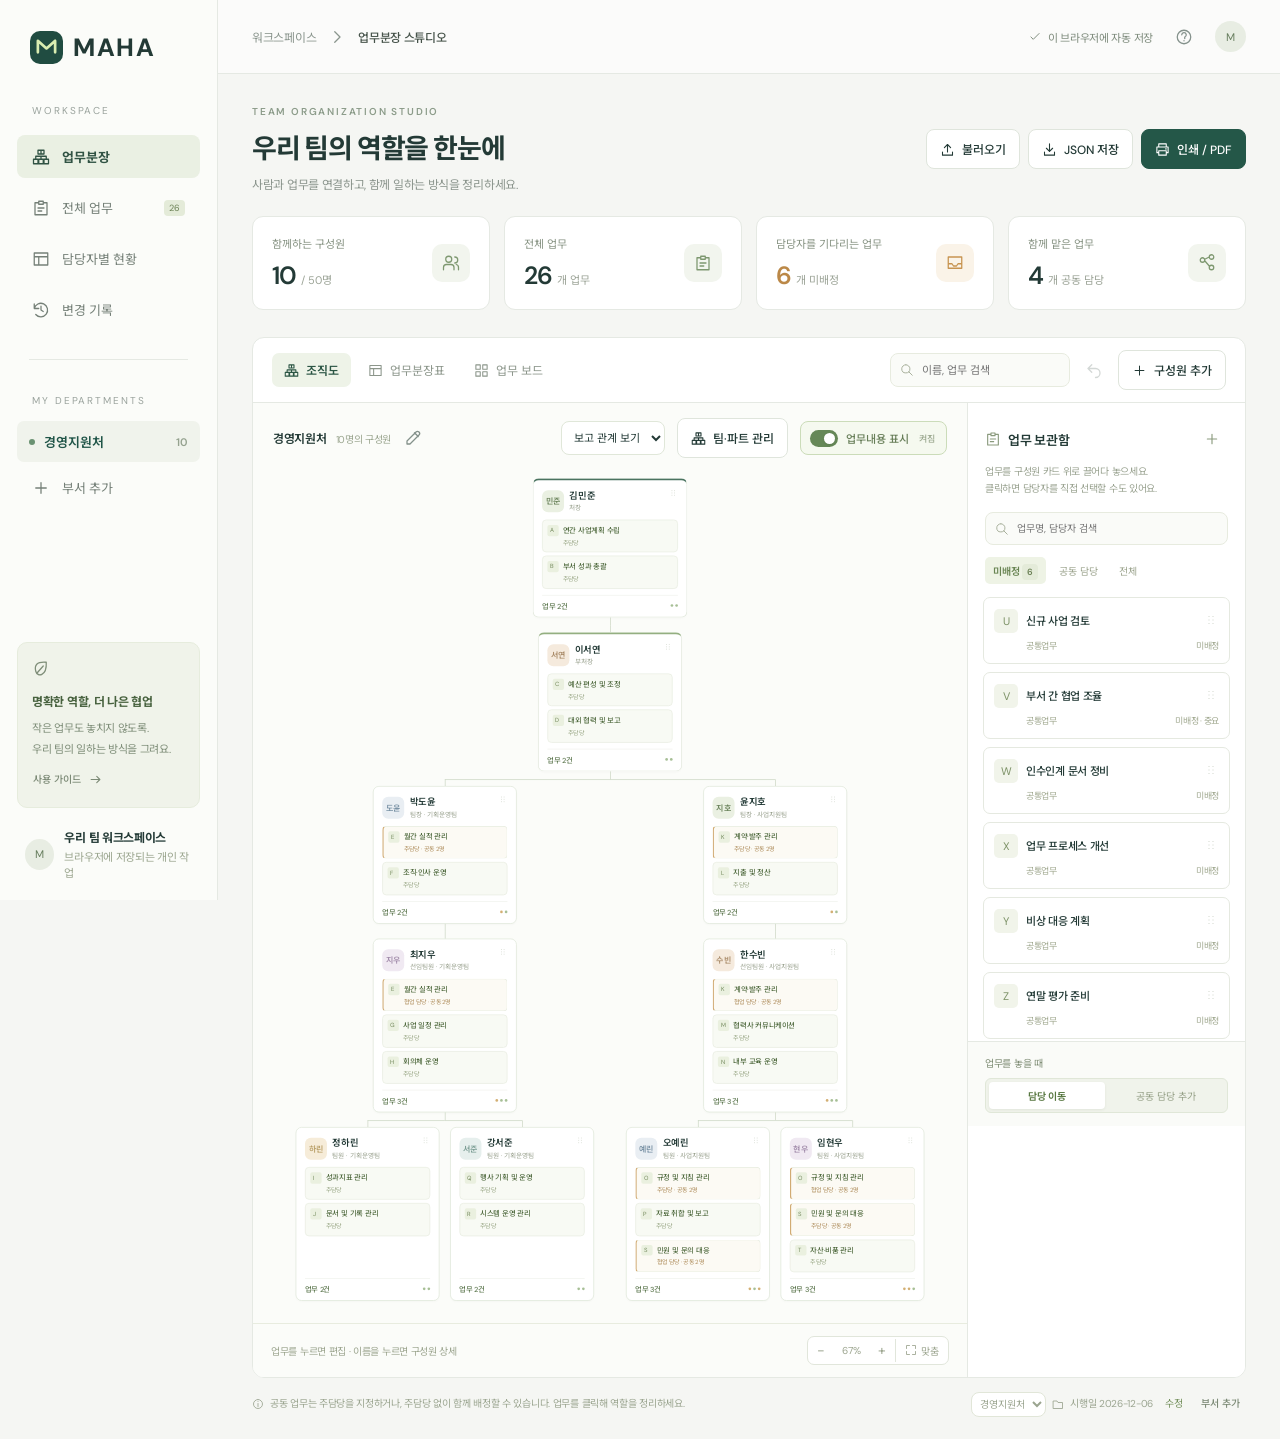
==== tools/rolemap/index.html @ 76a7d990 "Add role assignment studio to public MACH" ====
<!doctype html>
<html lang="ko"><head><meta charset="utf-8"><meta name="viewport" content="width=device-width,initial-scale=1"><meta name="theme-color" content="#153e38"><meta name="description" content="조직도 위에서 사람과 업무를 연결하세요. 공동 담당, 인수인계, JSON 백업과 한 장 인쇄를 지원하는 MAHA 업무분장 스튜디오."><title>MAHA · 업무분장 스튜디오</title><link rel="stylesheet" href="./style.css"><link rel="icon" href="data:image/svg+xml,%3Csvg xmlns='http://www.w3.org/2000/svg' viewBox='0 0 64 64'%3E%3Crect width='64' height='64' rx='18' fill='%23153e38'/%3E%3Cpath d='M14 44V20l18 15 18-15v24' fill='none' stroke='%23d8eea4' stroke-width='7'/%3E%3C/svg%3E"></head><body><div id="app"></div><div id="modal-root"></div><div id="toasts" role="status" aria-live="polite"></div><div id="print-root"></div><input id="import-file" type="file" accept=".json,application/json" hidden><script type="module" src="./app.js"></script></body></html>
---- tools/rolemap/style.css ----
@import url('https://fonts.googleapis.com/css2?family=DM+Sans:wght@400;500;600;700&family=Noto+Sans+KR:wght@400;500;600;700;800&display=swap');
:root{--bg:#f5f6f3;--white:#fff;--ink:#233a36;--muted:#87938e;--line:#e5e9e3;--green:#205548;--lime:#d9edb1;--soft:#edf3e7;--orange:#c88845;--sidebar:218px}*{box-sizing:border-box}body{margin:0;background:var(--bg);color:var(--ink);font:13px 'DM Sans','Noto Sans KR',sans-serif;letter-spacing:-.3px}button,input,select,textarea{font:inherit;color:inherit}button{cursor:pointer;border:0;background:none}button:focus-visible,a:focus-visible,[tabindex]:focus-visible{outline:3px solid #9cba67;outline-offset:3px}button:disabled{opacity:.35;cursor:not-allowed}input,select,textarea{border:1px solid #dce3dc;border-radius:8px;padding:10px 12px;background:white;outline:0}input:focus,select:focus,textarea:focus{border-color:#638d75;box-shadow:0 0 0 3px #edf3e7}input[type=checkbox]{accent-color:var(--green)}textarea{resize:vertical;min-height:100px}svg{width:18px;height:18px;fill:none;stroke:currentColor;stroke-width:1.7;stroke-linecap:round;stroke-linejoin:round;flex-shrink:0}.icon-button{display:inline-flex;align-items:center;justify-content:center;width:32px;height:32px;border-radius:7px;color:#84918b}.icon-button:hover{background:#edf1eb;color:var(--green)}.sidebar{position:fixed;inset:0 auto 0 0;width:var(--sidebar);background:#fbfcf9;border-right:1px solid var(--line);padding:31px 17px 20px;display:flex;flex-direction:column;z-index:10}.brand{display:flex;align-items:center;gap:10px;padding:0 13px 30px;font-size:25px;font-weight:800;letter-spacing:1.5px}.brand-mark{background:#204c41;color:var(--lime);height:33px;width:33px;border-radius:10px;display:grid;place-items:center}.brand-mark svg{width:23px;height:23px;stroke-width:2.8}.workspace-label{font-size:10px;letter-spacing:1.9px;color:#9aa39d;padding:0 15px;margin:10px 0 14px}.nav-item{display:flex;gap:12px;align-items:center;width:100%;padding:12px 15px;border-radius:8px;text-align:left;color:#758078;margin:4px 0}.nav-item.active{background:#eaf0e3;color:#315344;font-weight:700}.nav-item:hover{background:#eef1ea}.nav-item .pill{margin-left:auto}.side-divider{height:1px;background:var(--line);margin:24px 12px}.dept-row{padding:11px 12px;display:flex;align-items:center;gap:9px;border-radius:7px;width:100%;text-align:left}.dept-row.active{color:var(--green);background:#f0f3ec;font-weight:600}.dot{width:6px;height:6px;border-radius:50%;background:#6a9272;display:inline-block;flex-shrink:0}.small-count{margin-left:auto;color:#95a28f;font-size:11px}.side-note{margin-top:auto;padding:17px 14px;background:#f0f3ea;border:1px solid #e6ecdd;border-radius:10px;color:#7f8e79;font-size:11px;line-height:1.9}.side-note strong{display:block;color:#48623f;font-size:12px;margin:7px 0 4px}.profile{display:flex;align-items:center;gap:10px;margin:20px 8px 0;font-size:11px}.profile b{display:block;font-size:12px;margin-bottom:2px}.main{margin-left:var(--sidebar)}.topbar{height:74px;border-bottom:1px solid var(--line);display:flex;align-items:center;justify-content:space-between;padding:0 34px;background:#fff9}.breadcrumb{display:flex;gap:12px;align-items:center;color:#8a958d;font-size:12px}.breadcrumb b{font-weight:500;color:#46534a}.top-actions{display:flex;align-items:center;gap:15px}.saved{font-size:11px;color:#7f8c7d;display:flex;align-items:center;gap:6px}.saved svg{width:14px;height:14px}.date-chip{font-size:11px;color:#8a958d}.top-avatar{background:#e8ede3;width:31px;height:31px;border-radius:50%;display:grid;place-items:center;color:#677e5e;font-size:11px}.content{padding:31px 34px 22px;max-width:1920px;margin:auto}.page-heading{display:flex;align-items:center;justify-content:space-between;gap:20px;margin-bottom:23px}.eyebrow{font-size:10px;letter-spacing:1.8px;color:#8c9c8a;margin-bottom:9px;font-weight:600}.page-heading h1{font-size:27px;letter-spacing:-1.2px;font-weight:700;margin:0 0 9px}.page-heading p{color:#8b958d;font-size:12px;margin:0}.actions{display:flex;gap:8px;align-items:center;flex-wrap:wrap}.btn{padding:10px 13px;background:white;border:1px solid #dfe5dc;border-radius:8px;font-size:12px;font-weight:500;display:inline-flex;gap:7px;align-items:center;justify-content:center;white-space:nowrap}.btn svg{width:15px;height:15px}.btn:hover{background:#f1f4ed;border-color:#bbcbb8}.btn.primary{background:#245748;border-color:#245748;color:white}.btn.primary:hover{background:#183f34}.btn.ghost{background:none;border-color:transparent;color:#7c8a76}.btn.danger{color:#b25748;border-color:#e8d4ce}.stats{display:grid;grid-template-columns:repeat(4,1fr);gap:14px;margin-bottom:27px}.stat{border:1px solid var(--line);background:white;border-radius:11px;padding:16px 19px;text-align:left;display:flex;align-items:center;justify-content:space-between;min-height:94px}.stat-label{font-size:11px;color:#879383;margin-bottom:8px}.stat-value{font-size:25px;font-weight:600;letter-spacing:-1px}.stat-value small{font-size:11px;font-weight:400;color:#9ba396;margin-left:5px;letter-spacing:0}.stat-icon{width:38px;height:38px;background:#f2f5ee;color:#7e9870;display:grid;place-items:center;border-radius:10px}.stat.orange .stat-icon{color:#c79450;background:#faf3e8}.stat.orange .stat-value{color:#bb8847}.workspace{border:1px solid var(--line);border-radius:12px;background:#fff;overflow:hidden}.workspace-toolbar{min-height:61px;padding:12px 19px;display:flex;justify-content:space-between;align-items:center;border-bottom:1px solid var(--line);gap:12px}.tabs{display:flex;gap:5px;align-items:center}.tab{display:flex;align-items:center;gap:7px;font-size:12px;padding:8px 12px;border-radius:7px;color:#8c968b}.tab.active{color:#2b5544;background:#eef3e8;font-weight:600}.tab svg{width:15px;height:15px}.workspace-body{display:flex;min-height:610px}.canvas-area{position:relative;flex:1;min-width:0;background-color:#fbfcf9;background-image:radial-gradient(#d9e1d2 .7px,transparent .7px);background-size:16px 16px;display:flex;flex-direction:column}.canvas-toolbar{padding:15px 20px;display:flex;align-items:center;justify-content:space-between;gap:8px}.canvas-title{display:flex;gap:9px;align-items:center;font-size:12px;font-weight:600}.canvas-title small{color:#9aa58f;font-weight:400;font-size:10px}.canvas-title .icon-button{width:25px;height:25px}.legend{display:flex;gap:11px;align-items:center;font-size:10px;color:#97a18d}.legend span{display:flex;align-items:center;gap:4px}.legend i{width:5px;height:5px;border-radius:50%;background:#739c77}.legend i.shared{background:#d6a264}.graph-viewport{flex:1;overflow:auto;position:relative;min-height:460px;padding:0 16px 12px;display:flex;justify-content:flex-start;align-items:flex-start}.graph-shell{position:relative;margin:0 auto;flex-shrink:0}.tree{display:inline-flex;align-items:flex-start;justify-content:center;padding:8px 0 15px;transform-origin:top left}.tree ul{list-style:none;padding:0;display:flex;justify-content:center;margin:0;position:relative}.tree li{display:flex;flex-direction:column;align-items:center;position:relative;padding:0 8px}.tree li>ul{padding-top:22px}.tree li>ul:before{content:'';height:12px;top:0;left:50%;position:absolute;border-left:1px solid #c9d4c0}.tree li>ul>li:before{content:'';position:absolute;top:-10px;width:100%;border-top:1px solid #c9d4c0}.tree li>ul>li:first-child:before{left:50%;width:50%}.tree li>ul>li:last-child:before{right:50%;width:50%}.tree li>ul>li:only-child:before{display:none}.tree li>ul>li:after{content:'';position:absolute;top:-10px;left:50%;height:10px;border-left:1px solid #c9d4c0}.person-card{width:156px;border:1px solid #dde5d7;border-radius:9px;background:#fff;box-shadow:0 2px 3px #1e372505;position:relative;text-align:left;transition:border-color .15s,box-shadow .15s;cursor:pointer;padding:11px 12px 8px}.person-card:hover{border-color:#92ae83;box-shadow:0 4px 14px #294e3810}.person-card.leader{border-top:3px solid #4a7360;background:#fff;width:172px;padding-top:8px}.person-card.deputy{border-top:3px solid #94af81;padding-top:8px}.person-card.highlight{box-shadow:0 0 0 3px #d5e8ac;border-color:#8aa75e}.person-card.drop-target{border:2px solid #477c52;background:#eef6e4;box-shadow:0 0 0 5px #d9ecbc66}.person-top{display:flex;align-items:center;gap:8px}.avatar{width:30px;height:30px;border-radius:9px;display:inline-grid;place-items:center;background:#eaf0e2;color:#6d855e;font-size:11px;font-weight:600;flex-shrink:0}.avatar.c1{background:#f5eadd;color:#aa8c6a}.avatar.c2{background:#e9eef3;color:#7b93a6}.avatar.c3{background:#f0e9f2;color:#a28cab}.avatar.c4{background:#f6ecd9;color:#b99f67}.avatar.c5{background:#e6efed;color:#7c9e95}.person-name{font-size:12px;font-weight:600;line-height:1.6}.person-role{color:#99a18e;font-size:9px}.grip{margin-left:auto;align-self:flex-start;cursor:grab;color:#bcc5b5;padding:0;height:17px;width:14px}.grip svg{width:12px;height:12px}.person-bottom{margin-top:8px;padding-top:7px;border-top:1px solid #eff1eb;display:flex;align-items:center;justify-content:space-between;color:#9aa48f;font-size:9px}.person-bottom strong{color:#5f7951;font-size:10px;font-weight:500}.task-dots{display:flex;gap:3px}.task-dots i{height:4px;width:4px;background:#a7bf96;border-radius:50%}.task-dots i.shared{background:#d3af73}.empty-task{color:#a6ae9b}.canvas-bottom{display:flex;align-items:center;justify-content:space-between;padding:12px 18px;gap:12px;border-top:1px solid #e8ecdf;background:#fbfcf9;font-size:10px;color:#9ca58f}.zoom{display:flex;align-items:center;background:#fff;border:1px solid #e1e6db;border-radius:7px;height:29px}.zoom button{padding:4px 9px;font-size:14px}.zoom span{font-size:10px;min-width:35px;text-align:center}.zoom button.fit{border-left:1px solid #e1e6db;font-size:10px;display:flex;align-items:center;gap:4px}.zoom svg{width:12px;height:12px}.task-panel{width:278px;flex-shrink:0;border-left:1px solid var(--line);background:#fff;display:flex;flex-direction:column}.panel-head{padding:20px 17px 13px}.panel-title{display:flex;align-items:center;justify-content:space-between;font-weight:600;font-size:13px}.panel-title span{display:flex;gap:7px;align-items:center}.panel-title svg{color:#8a9a7d;width:16px;height:16px}.panel-head p{font-size:10px;color:#9aa391;margin:8px 0 15px;line-height:1.7}.search{position:relative}.search svg{position:absolute;left:10px;top:10px;width:14px;height:14px;color:#a8b19c}.search input{width:100%;padding:9px 10px 9px 31px;font-size:10px;background:#fafbf8;border-color:#e7ebdf}.filter-tabs{display:flex;margin:12px 0 0;gap:5px}.filter-tabs button{font-size:10px;padding:6px 8px;color:#9da58f;border-radius:5px}.filter-tabs button.active{background:#eef3e5;color:#688452;font-weight:600}.pill{font-size:9px;padding:2px 5px;background:#e4ebd9;color:#6b8155;border-radius:4px}.task-list{padding:0 15px 10px;max-height:444px;overflow:auto;flex:1}.task-card{border:1px solid #e5e9e0;border-radius:7px;margin-bottom:8px;padding:11px 10px;background:white;cursor:grab;position:relative;text-align:left}.task-card:hover{border-color:#b1c39f;background:#fcfdf9}.task-card:active{cursor:grabbing}.task-card[draggable=true].dragging{opacity:.4}.task-card-top{display:flex;gap:8px;align-items:center}.task-code{background:#f1f4ea;border-radius:5px;width:24px;height:24px;display:inline-grid;place-items:center;color:#7c9166;font-size:11px;flex-shrink:0}.task-card b{font-size:11px;font-weight:500;line-height:1.5}.task-card .grip{margin-left:auto;align-self:center}.task-meta{display:flex;justify-content:space-between;align-items:center;padding-left:32px;margin-top:6px;font-size:9px;color:#a1a990}.task-meta .shared-tag{color:#b3966d}.panel-footer{padding:13px 17px;border-top:1px solid var(--line);background:#fafbf8}.mode-label{font-size:10px;color:#7e8c74;margin-bottom:8px}.segmented{display:flex;border:1px solid #e0e7d8;border-radius:6px;padding:3px;background:#f0f3eb;gap:3px}.segmented button{flex:1;font-size:10px;padding:6px 3px;border-radius:4px;color:#96a188}.segmented button.active{background:white;color:#56763f;box-shadow:0 1px 3px #24351912;font-weight:600}.footnotes{display:flex;justify-content:space-between;align-items:center;color:#9ba590;font-size:10px;margin-top:14px;gap:14px;line-height:1.8}.footnotes span{display:flex;align-items:center;gap:6px}.footnotes svg{height:12px;width:12px}.table-view{padding:22px;overflow:auto;width:100%}.data-table{border-collapse:collapse;width:100%;min-width:620px;font-size:12px}.data-table th{text-align:left;color:#8b9980;font-weight:500;font-size:10px;background:#f7f9f3;padding:12px;border-bottom:1px solid #dfe5d8}.data-table td{padding:13px 12px;border-bottom:1px solid #edf0e7;vertical-align:top}.inline-person{display:flex;align-items:center;gap:8px}.inline-person small{display:block;color:#a1ab95;font-size:10px;margin-top:3px}.tag{display:inline-block;padding:4px 7px;background:#f1f5e9;color:#819369;font-size:10px;border-radius:5px;margin:2px}.tag.shared{background:#fbf2e5;color:#af8e5f}.task-grid{display:grid;grid-template-columns:repeat(auto-fill,minmax(210px,1fr));gap:12px;padding:20px;width:100%;align-content:start;max-height:650px;overflow:auto}.task-grid .task-card{margin:0;padding:16px}.empty{padding:45px 20px;text-align:center;line-height:1.9;color:#a0ad8f;width:100%}.empty svg{width:30px;height:30px;margin-bottom:10px}.empty strong{display:block;font-weight:500;color:#73875e;font-size:13px}.empty p{font-size:11px}.loadbar{width:90px;height:5px;background:#eef1e7;border-radius:4px;overflow:hidden;margin:6px 0}.loadbar i{display:block;height:100%;background:#99b17c;border-radius:4px}.history-row{padding:16px 4px;display:flex;gap:15px;border-bottom:1px solid #edf0e7}.history-row small{color:#9ba78d;min-width:130px}.modal-backdrop{position:fixed;inset:0;background:#142b2363;backdrop-filter:blur(3px);z-index:100;display:flex;align-items:center;justify-content:center;padding:22px}.modal{width:min(560px,100%);max-height:90vh;overflow:auto;background:#fff;border:1px solid #e3e8dd;border-radius:16px;box-shadow:0 24px 100px #122b2340}.modal.wide{width:min(790px,100%)}.modal-header{padding:23px 25px 18px;display:flex;justify-content:space-between;align-items:flex-start;border-bottom:1px solid #edf0e6}.modal-header h2{font-size:18px;margin:0 0 7px}.modal-header p{font-size:11px;color:#94a085;margin:0;line-height:1.8}.modal-body{padding:22px 25px}.modal-footer{border-top:1px solid #edf0e6;padding:16px 25px;display:flex;justify-content:flex-end;gap:8px}.form-row{display:grid;grid-template-columns:1fr 1fr;gap:13px}.field{display:flex;flex-direction:column;gap:7px;margin-bottom:17px;min-width:0}.field>label{font-size:11px;font-weight:500;color:#728164}.field small{font-size:10px;color:#9aa68c;line-height:1.8}.checkbox-grid{display:grid;grid-template-columns:1fr 1fr;gap:8px}.check-person{display:flex;gap:9px;align-items:center;border:1px solid #e5ebdd;border-radius:7px;padding:9px;font-size:11px}.check-person small{color:#9da98c}.check-person:has(input:checked){background:#f2f7e9;border-color:#bacc9e}.info-box{padding:13px;background:#f4f7ed;border:1px solid #e8efdb;border-radius:8px;color:#7d8e68;font-size:11px;line-height:1.9;margin-bottom:17px}.info-box.warning{background:#fcf5e9;color:#ad8752;border-color:#f0e0c5}.detail-header{display:flex;align-items:center;gap:13px;margin-bottom:19px}.detail-header .avatar{width:48px;height:48px;font-size:17px}.detail-header h3{margin:0 0 6px;font-size:19px}.detail-header p{margin:0;color:#9aaa89;font-size:11px}.detail-tasks{margin:15px 0 20px}.detail-tasks .task-card{cursor:pointer}.section-label{font-size:11px;color:#839772;font-weight:600;margin:20px 0 10px}.error-text{font-size:11px;color:#b35c45;padding:4px 0 13px}.print-options{display:grid;grid-template-columns:1fr 1fr;gap:12px}.paper-preview{background:#f4f6ee;border:1px solid #e5eadb;border-radius:9px;margin-top:18px;min-height:170px;padding:20px;display:grid;place-items:center}.paper-preview .paper{background:white;box-shadow:0 3px 9px #2c451719;width:230px;padding:15px;text-align:center}.paper-preview .paper.portrait{width:140px}.paper-preview b{font-size:11px;display:block}.paper-preview p{font-size:7px;color:#9aaa86}.paper-lines{height:65px;background:repeating-linear-gradient(0deg,transparent,transparent 8px,#ecf0e4 8px,#ecf0e4 9px);border:1px solid #edf0e5}.paper.portrait .paper-lines{height:110px}#toasts{position:fixed;bottom:25px;left:calc(50% + 90px);transform:translateX(-50%);z-index:200;display:flex;flex-direction:column;gap:6px;pointer-events:none}.toast{background:#254c3e;color:#fff;padding:13px 21px;border-radius:9px;box-shadow:0 8px 24px #1f35242b;font-size:12px;max-width:90vw;animation:toastin .18s ease-out}.toast.error{background:#a56748}@keyframes toastin{from{opacity:0;transform:translateY(10px)}to{opacity:1;transform:translateY(0)}}#print-root{display:none}.help-list{font-size:12px;line-height:2.1;color:#7c8d6c;padding-left:19px}.help-list li{padding-bottom:10px}.help-list strong{color:#486737}.search-wide{width:180px}.search-wide input{font-size:11px}.report-date{display:flex;align-items:center;gap:8px;color:#8b9980;font-size:11px}.report-date input{padding:7px;width:125px;font-size:11px}.board-filters{display:flex;gap:7px;align-items:center;padding:15px 20px 0}.board-filters select{font-size:11px;padding:7px}.hide-mobile{}.root-drop{display:none}.drag-member .root-drop{display:block;position:absolute;top:6px;left:20px;right:20px;z-index:2;padding:11px;text-align:center;border:1px dashed #91aa70;border-radius:8px;background:#f2f8e9;color:#7e945b}.root-drop.drop-target{background:#deefc7}.drag-task .unassign-drop{border:2px dashed #b6c69e;background:#f2f7e9}.kbd{border:1px solid #dce5d3;border-radius:4px;padding:1px 4px;font-size:9px}.mobile-brand{display:none}.print-doc{font-family:'Noto Sans KR',sans-serif;color:#1c3028;background:white}.print-doc h1{font-size:21px;margin:0 0 6px}.print-doc .report-meta{display:flex;justify-content:space-between;font-size:9px;color:#566a50;margin-bottom:12px}.print-doc table{border-collapse:collapse;width:100%;font-size:10px;line-height:1.5}.print-doc th,.print-doc td{border:1px solid #b9c7ad;padding:6px;text-align:left;vertical-align:top;word-break:keep-all;overflow-wrap:anywhere}.print-doc th{background:#eaf0e0}.print-doc td:first-child{white-space:nowrap}.print-doc .print-footer{margin-top:10px;font-size:8px;line-height:1.7;color:#5d6d55}.print-doc .task-print{display:inline}.print-doc .task-print:after{content:' / ';color:#c0c8b6}.print-doc .task-print:last-child:after{content:''}.print-doc .unassigned-print{margin-top:10px;border:1px solid #d7c5a8;background:#fffaf1;padding:8px;font-size:9px}.print-tree{display:flex;justify-content:center;align-items:flex-start}.print-tree ul{display:flex;list-style:none;padding:12px 0 0;justify-content:center}.print-tree li{display:flex;flex-direction:column;align-items:center;padding:0 5px}.print-node{border:1px solid #b4c6a8;border-radius:4px;padding:8px;width:130px;font-size:9px}.print-node b{display:block;font-size:11px;margin-bottom:5px}.print-node p{margin:4px 0;line-height:1.5}.print-tree li>ul{border-top:1px solid #acbba3;margin-top:10px}
@media(min-width:1600px){.content{padding-left:44px;padding-right:44px}.task-panel{width:306px}.person-card{width:170px}.workspace-body{min-height:650px}.graph-viewport{padding-top:18px}.tree li>ul{padding-top:28px}.tree li>ul:before{height:18px}.task-list{max-height:490px}}
@media(max-width:1200px){:root{--sidebar:185px}.content{padding:24px 22px}.topbar{padding:0 22px}.page-heading{align-items:flex-start}.page-heading h1{font-size:24px}.actions .btn{padding:9px}.actions .hide-mobile{display:none}.task-panel{width:250px}.canvas-toolbar{padding:15px}.legend{display:none}.stats{gap:10px}.stat{padding:14px}.stat-icon{width:32px;height:32px}.search-wide{width:145px}.canvas-bottom>span{max-width:190px}.workspace-toolbar{padding:12px}.tab{padding:8px}.person-card{width:148px}}
@media(max-width:950px){:root{--sidebar:70px}.sidebar{padding:25px 9px}.brand{padding:0 9px 25px}.brand>span:last-child,.nav-item>span,.workspace-label,.dept-section,.side-divider,.side-note,.profile{display:none}.nav-item{justify-content:center;padding:13px 8px}.brand-mark{flex-shrink:0}.task-panel{width:235px}.footnotes{align-items:flex-start}.date-chip{display:none}.page-heading{flex-direction:column;gap:15px}.page-heading .actions{width:100%;justify-content:flex-end;margin-top:-47px}.page-heading p{max-width:270px;line-height:1.8}.stats{margin-top:20px}.canvas-title small{display:none}}
@media(max-width:720px){:root{--sidebar:0px}.sidebar{display:none}.topbar{height:59px;padding:0 17px}.mobile-brand{display:block;font-weight:800;color:#426144;letter-spacing:1px}.breadcrumb{gap:8px}.top-actions{gap:8px}.top-avatar{display:none}.content{padding:22px 14px}.page-heading{gap:17px}.page-heading .actions{justify-content:flex-start;margin:0}.page-heading p{max-width:none}.stats{grid-template-columns:repeat(2,1fr);gap:9px;margin-top:0;margin-bottom:18px}.stat{min-height:77px;padding:12px 15px}.stat-label{margin-bottom:4px}.stat-value{font-size:22px}.workspace-toolbar{flex-wrap:wrap;gap:10px}.workspace-toolbar>.actions{width:100%;justify-content:space-between}.search-wide{flex:1;width:auto}.workspace-body{flex-direction:column;min-height:0}.canvas-area{min-height:570px}.task-panel{width:100%;border-left:0;border-top:1px solid var(--line)}.task-list{display:grid;grid-template-columns:1fr 1fr;gap:7px;max-height:330px}.task-card{margin:0}.panel-head{padding-top:17px}.panel-head p{margin-bottom:10px}.panel-footer{display:flex;align-items:center;gap:14px}.mode-label{margin:0}.segmented{flex:1}.footnotes{flex-direction:column;gap:4px}.canvas-bottom{padding:11px;font-size:9px}.canvas-bottom>span{max-width:180px}.graph-viewport{min-height:455px}.modal-backdrop{padding:12px}.modal-header,.modal-body,.modal-footer{padding:18px}.checkbox-grid{grid-template-columns:1fr 1fr}.task-grid{grid-template-columns:1fr 1fr;padding:12px;gap:8px}.task-grid .task-card{padding:12px}.board-filters{padding:12px}.task-meta{padding-left:0}.task-card b{font-size:10px}.panel-title{font-size:13px}#toasts{left:50%;width:max-content;max-width:92vw}.report-date{display:none}.topbar .icon-button{width:25px}.saved{font-size:9px}.history-row{flex-direction:column;gap:5px}}
@media print{html,body{margin:0!important;padding:0!important;background:white!important;min-width:0!important;height:auto!important;overflow:visible!important}body>*:not(#print-root){display:none!important}#print-root{display:block!important;position:absolute;left:0;top:0;margin:0;padding:0;overflow:visible}#print-root *{-webkit-print-color-adjust:exact;print-color-adjust:exact} .print-doc{transform-origin:top left;break-inside:avoid;page-break-inside:avoid} }

/* Expanded task cards retain full titles and keep the hierarchy legible. */
.canvas-toolbar{flex-wrap:wrap}.canvas-options{display:flex;align-items:center;gap:12px;margin-left:auto}
.display-toggle{display:inline-flex;align-items:center;gap:8px;min-height:34px;padding:6px 9px;border:1px solid #e0e7d9;border-radius:8px;background:#fff;color:#677e58;font-size:11px;font-weight:500;white-space:nowrap}
.display-toggle small{font-size:9px;color:#9ca990;min-width:20px}.display-toggle[aria-checked=true]{border-color:#cbdcb9;background:#f5f9ef}
.toggle-track{width:28px;height:17px;border-radius:12px;background:#dbe2d5;position:relative;transition:background .15s;flex-shrink:0}.toggle-track>span{position:absolute;top:3px;left:3px;width:11px;height:11px;border-radius:50%;background:white;box-shadow:0 1px 2px #2f452622;transition:transform .15s}.display-toggle[aria-checked=true] .toggle-track{background:#668858}.display-toggle[aria-checked=true] .toggle-track>span{transform:translateX(11px)}
.person-card{display:flex;flex-direction:column}.person-profile{display:flex;align-items:center;gap:8px;padding:0;text-align:left;min-width:0;flex:1;border-radius:5px}.person-profile>span:last-child{min-width:0}.person-profile .person-name,.person-profile .person-role{display:block;overflow-wrap:anywhere}.person-bottom{margin-top:auto}.person-top{margin-bottom:8px}
.person-card.tasks-expanded{width:216px;padding:12px 13px 9px}.person-card.tasks-expanded.leader{width:232px}.tasks-expanded .person-name{font-size:14px}.tasks-expanded .person-role{font-size:10px;line-height:1.6}.tasks-expanded .avatar{width:33px;height:33px;font-size:12px}.tasks-expanded .person-bottom{font-size:10px}.tasks-expanded .person-bottom strong{font-size:11px}
.person-task-list{display:flex;flex-direction:column;gap:5px;margin:1px 0 9px}.org-task{display:block;width:100%;padding:7px 7px 6px;border:1px solid #e7ecdf;border-radius:6px;background:#f8faf4;text-align:left;cursor:grab}.org-task:hover{background:#eff5e5;border-color:#baccaa}.org-task:active{cursor:grabbing}.org-task.dragging{opacity:.4}.org-task.shared{border-left:2px solid #d1ab73;background:#fcfaf4}.org-task-line{display:flex;align-items:flex-start;gap:6px}.org-task-code{display:inline-block;min-width:17px;max-width:45px;padding:1px 4px;background:#eaf0df;border-radius:3px;color:#73895c;font-size:9px;line-height:1.6;overflow-wrap:anywhere;flex-shrink:0}.org-task-title{display:block;font-size:11px;line-height:1.6;color:#526c41;font-weight:500;word-break:keep-all;overflow-wrap:anywhere}.org-task-role{display:block;font-size:9px;line-height:1.5;color:#96a482;padding-left:23px;margin-top:3px}.org-task.shared .org-task-role{color:#ae8c5b}.org-task-note{display:block;margin-top:5px;padding-top:5px;border-top:1px solid #e7ebdf;font-size:10px;line-height:1.7;color:#829172;white-space:pre-wrap;overflow-wrap:anywhere}.org-no-tasks{font-size:10px;color:#a1ac96;margin:5px 0;line-height:1.7}
@media(max-width:720px){.canvas-options{margin-left:0}.canvas-toolbar{align-items:flex-start;gap:8px}.canvas-title{min-height:34px}.display-toggle{min-height:34px}.canvas-bottom>span{max-width:190px}.person-card.tasks-expanded{width:208px}}
/* Team and work-part layout supports real departments without shrinking names. */
.grouped-workspace .canvas-area{background-image:none;background:#f8faf5}.grouped-workspace .canvas-toolbar{background:#fff}.canvas-options select,.unit-filterbar select{font-size:11px;padding:8px;border-color:#e0e7d9;max-width:240px}.canvas-options{flex-wrap:wrap}.unit-filterbar{display:flex;align-items:center;justify-content:space-between;padding:13px 20px;border-bottom:1px solid #e6ebdf;gap:8px}.unit-filterbar .actions>span{font-size:10px;color:#94a181}.reference-strip{padding:10px 20px;font-size:10px;line-height:1.8;color:#8b9177;background:#fbf7ed;border-bottom:1px solid #ede4cc}.unit-view{padding:22px}.unit-columns{display:grid;grid-template-columns:repeat(2,minmax(0,1fr));gap:18px;align-items:start}.unit-columns.single-unit{grid-template-columns:1fr}.unit-section{border:1px solid #dfe6d7;background:#fff;border-radius:11px;overflow:hidden}.unit-heading{display:flex;gap:9px;align-items:center;padding:13px 15px;background:#edf3e6;border-bottom:1px solid #dfe8d4}.unit-heading h3{font-size:15px;margin:3px 0 0;font-weight:600}.unit-type{font-size:9px;color:#93a17e;letter-spacing:.4px}.unit-count{margin-left:auto;white-space:nowrap;color:#859870;font-size:11px}.unit-members{display:grid;grid-template-columns:repeat(2,minmax(0,1fr));gap:10px;padding:13px;align-items:start}.unit-members>.person-card:only-child{grid-column:1/-1}.unit-members .person-card,.unit-members .person-card.tasks-expanded,.unit-members .person-card.leader{width:100%;min-width:0}.unit-members .person-role{font-size:10px}.unit-members .org-task-title{font-size:12px}.unit-members .org-task-role{font-size:10px}.unit-members .person-bottom{margin-top:4px}.unit-subgroups{display:flex;flex-direction:column;gap:12px;padding:0 12px 12px}.unit-subgroups .unit-heading{background:#f6f8f1;padding:10px 12px}.unit-subgroups .unit-heading h3{font-size:13px}.unit-subgroups .unit-type{display:none}.unit-subgroups .unit-members{padding:10px;gap:8px}.direct-unit{margin-bottom:20px}.direct-unit>h3{font-size:11px;color:#81936b;margin:0 0 9px;font-weight:500}.direct-unit>.unit-members{display:flex;flex-wrap:wrap;padding:0;justify-content:center}.direct-unit>.unit-members>.person-card{width:270px}.external-unit{border-color:#e8d9bb}.external-unit>.unit-heading{background:#faf3e6;border-color:#eaddc6}.external-detail{padding:15px;color:#8f8b72;font-size:11px;line-height:1.8}.external-detail strong{color:#8e7959}.external-detail p{margin:6px 0 11px}.external-task{padding:6px 8px;border-top:1px solid #efe9dc;color:#857f65}.unit-empty{padding:15px;font-size:11px;color:#a3ae95}.unit-manage-row{display:flex;align-items:center;justify-content:space-between;padding:12px 0;border-bottom:1px solid #edf1e7;gap:14px}.unit-manage-row b{font-size:12px;font-weight:500}.unit-manage-row small{display:block;color:#97a582;font-size:10px;margin-top:4px}.review-button{color:#aa8550;background:#fcf8f0;border-color:#e8d9bd}.review-notes{padding-left:19px;font-size:12px;line-height:1.9;color:#8f8266}.review-notes li{padding-bottom:10px}.review-metrics{font-size:12px;line-height:1.9;color:#80916c}.review-metrics p{display:flex;justify-content:space-between;border-bottom:1px solid #edf1e5;padding:6px 0}.review-metrics b{color:#56703e}.print-doc .print-unit-heading th{background:#dce8cc;font-size:10px}.modal details{font-size:11px;color:#81936c;margin-bottom:16px}.grouped-workspace:has(.task-panel) .unit-columns{grid-template-columns:1fr}
@media(max-width:1100px){.unit-columns{grid-template-columns:1fr}.unit-columns .unit-members{grid-template-columns:repeat(auto-fit,minmax(190px,1fr))}.unit-subgroups>.unit-section{overflow:hidden}.unit-view{padding:15px}}
@media(max-width:720px){.canvas-options{gap:6px}.canvas-options .btn{font-size:10px;padding:8px}.unit-filterbar{padding:10px 12px;flex-wrap:wrap}.unit-filterbar .actions>span{display:none}.unit-view{padding:10px}.unit-columns .unit-members{grid-template-columns:1fr}.unit-subgroups{padding:0 8px 8px}.unit-members .person-role{font-size:11px}.reference-strip{padding:10px 12px}.unit-heading h3{font-size:14px}}

.print-live-preview{padding:15px;background:#eef1e8;border:1px solid #dce4d0;border-radius:8px;margin-top:15px;max-height:55vh;overflow:auto}.print-live-preview[hidden]{display:none}.print-live-preview .print-doc{padding:0;background:#fff;box-shadow:0 2px 12px #2e442026}.employment-tag{display:inline-block;font-size:8px;font-weight:400;color:#9aab88;border:1px solid #e2e9d9;border-radius:3px;padding:0 3px;margin-left:6px;vertical-align:middle}.unit-manager{display:block;font-size:10px;color:#8a9b76;margin-top:5px}
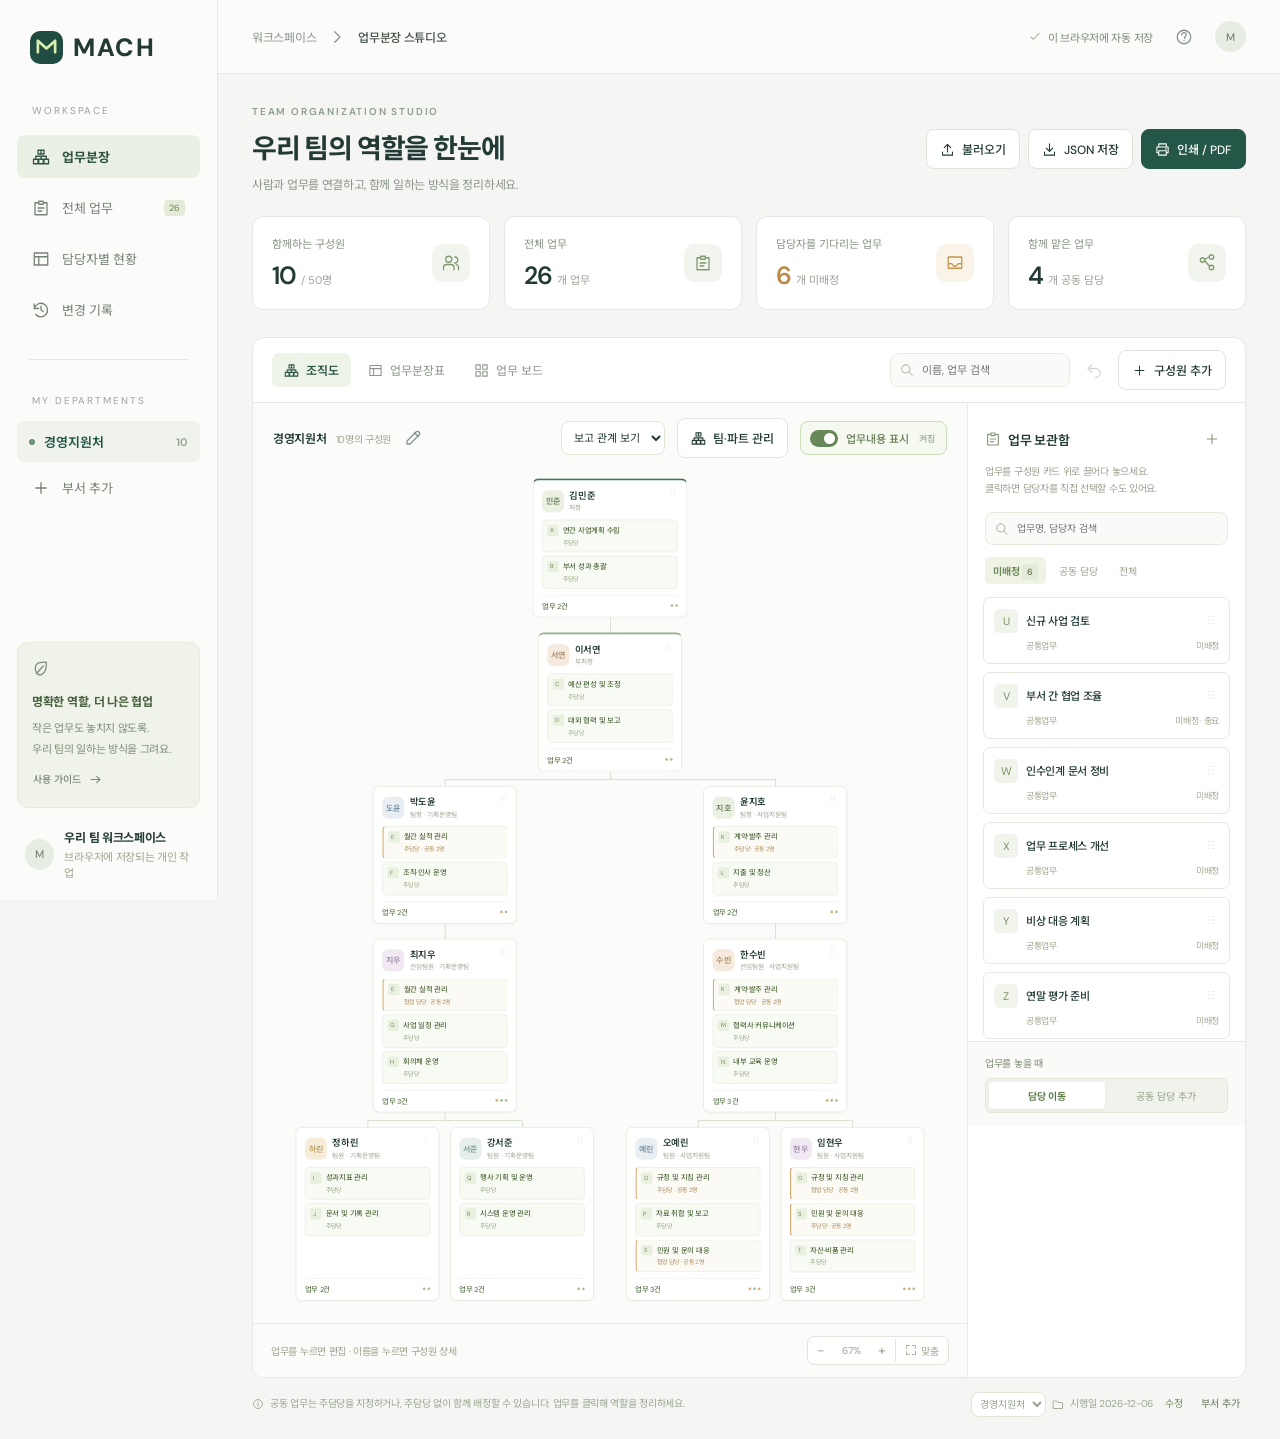
==== commit 667b89bd: "Use MACH branding and link the ERICAAI rolemap" ====
--- a/tools/rolemap/index.html
+++ b/tools/rolemap/index.html
@@ -1,2 +1,2 @@
 <!doctype html>
-<html lang="ko"><head><meta charset="utf-8"><meta name="viewport" content="width=device-width,initial-scale=1"><meta name="theme-color" content="#153e38"><meta name="description" content="조직도 위에서 사람과 업무를 연결하세요. 공동 담당, 인수인계, JSON 백업과 한 장 인쇄를 지원하는 MAHA 업무분장 스튜디오."><title>MAHA · 업무분장 스튜디오</title><link rel="stylesheet" href="./style.css"><link rel="icon" href="data:image/svg+xml,%3Csvg xmlns='http://www.w3.org/2000/svg' viewBox='0 0 64 64'%3E%3Crect width='64' height='64' rx='18' fill='%23153e38'/%3E%3Cpath d='M14 44V20l18 15 18-15v24' fill='none' stroke='%23d8eea4' stroke-width='7'/%3E%3C/svg%3E"></head><body><div id="app"></div><div id="modal-root"></div><div id="toasts" role="status" aria-live="polite"></div><div id="print-root"></div><input id="import-file" type="file" accept=".json,application/json" hidden><script type="module" src="./app.js"></script></body></html>
+<html lang="ko"><head><meta charset="utf-8"><meta name="viewport" content="width=device-width,initial-scale=1"><meta name="theme-color" content="#153e38"><meta name="description" content="조직도 위에서 사람과 업무를 연결하세요. 공동 담당, 인수인계, JSON 백업과 한 장 인쇄를 지원하는 MACH 업무분장 스튜디오."><title>MACH · 업무분장 스튜디오</title><link rel="stylesheet" href="./style.css"><link rel="icon" href="data:image/svg+xml,%3Csvg xmlns='http://www.w3.org/2000/svg' viewBox='0 0 64 64'%3E%3Crect width='64' height='64' rx='18' fill='%23153e38'/%3E%3Cpath d='M14 44V20l18 15 18-15v24' fill='none' stroke='%23d8eea4' stroke-width='7'/%3E%3C/svg%3E"></head><body><div id="app"></div><div id="modal-root"></div><div id="toasts" role="status" aria-live="polite"></div><div id="print-root"></div><input id="import-file" type="file" accept=".json,application/json" hidden><script type="module" src="./app.js"></script></body></html>
